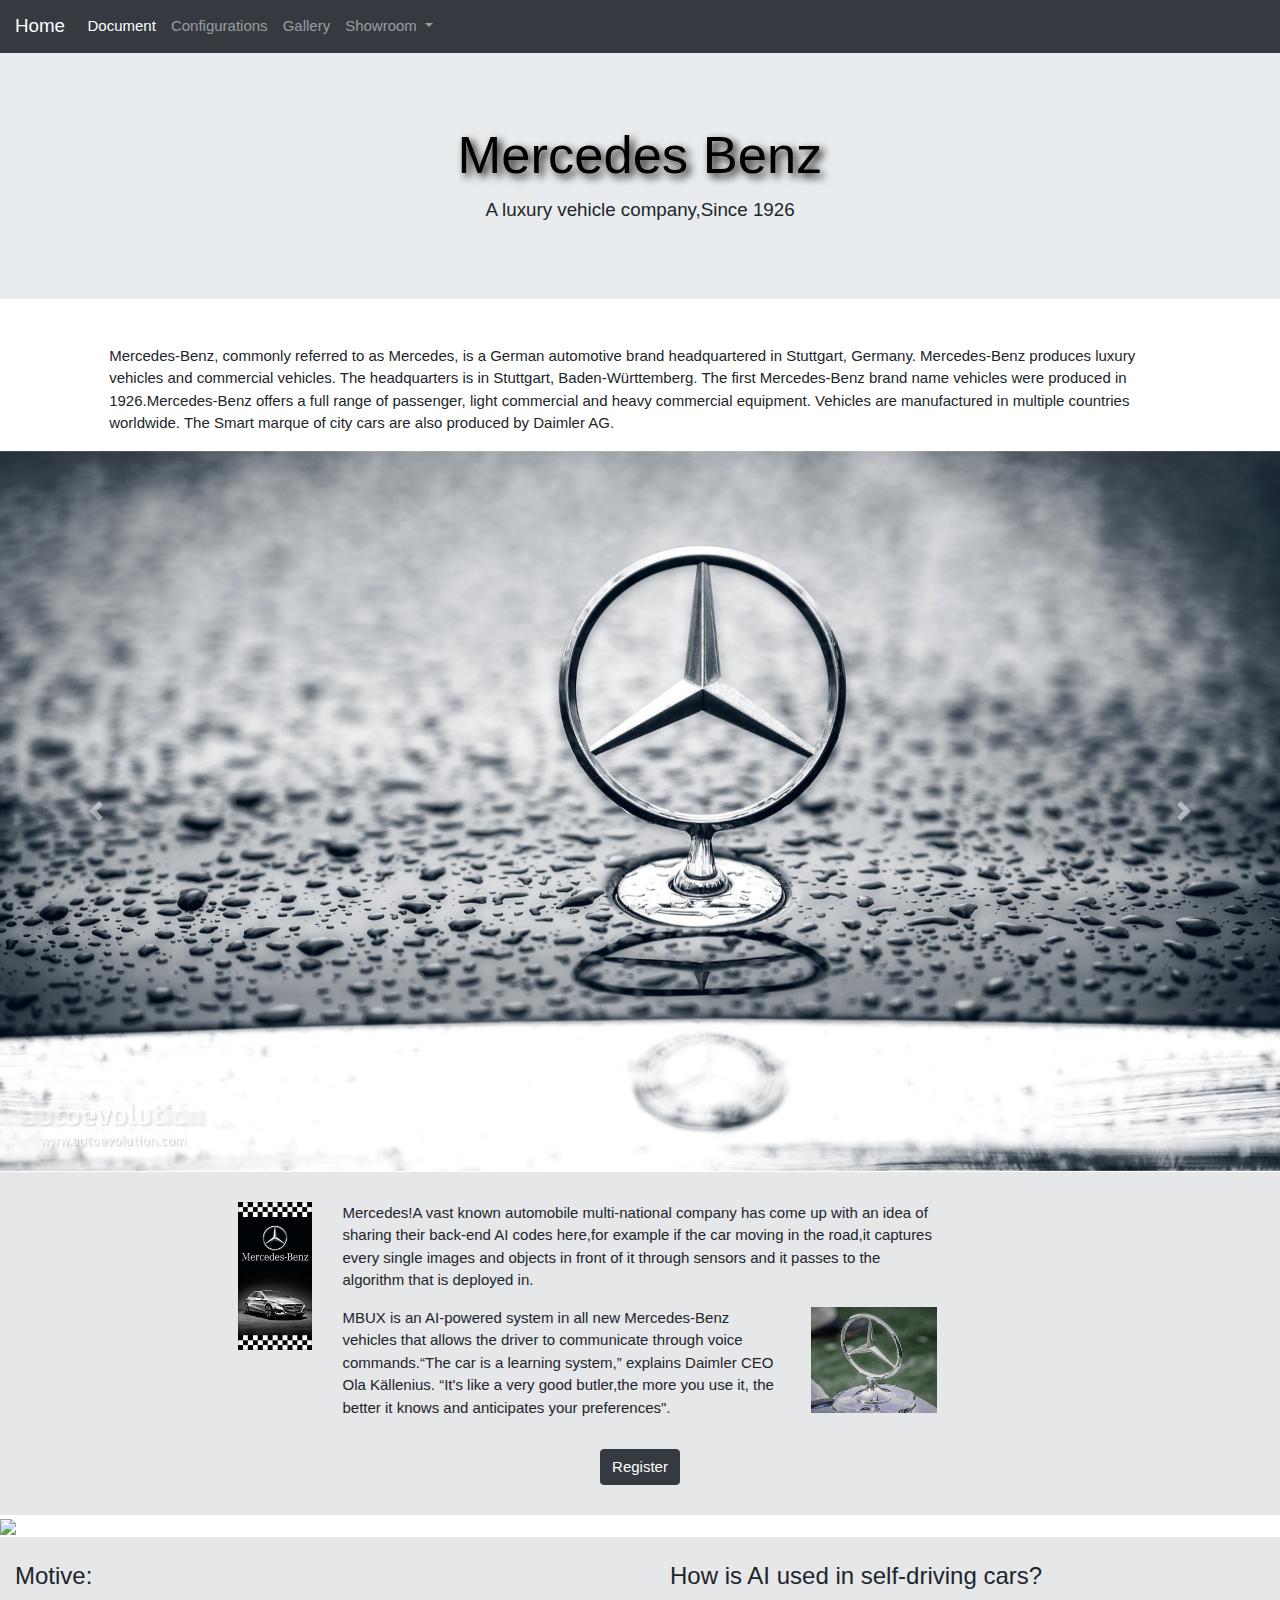
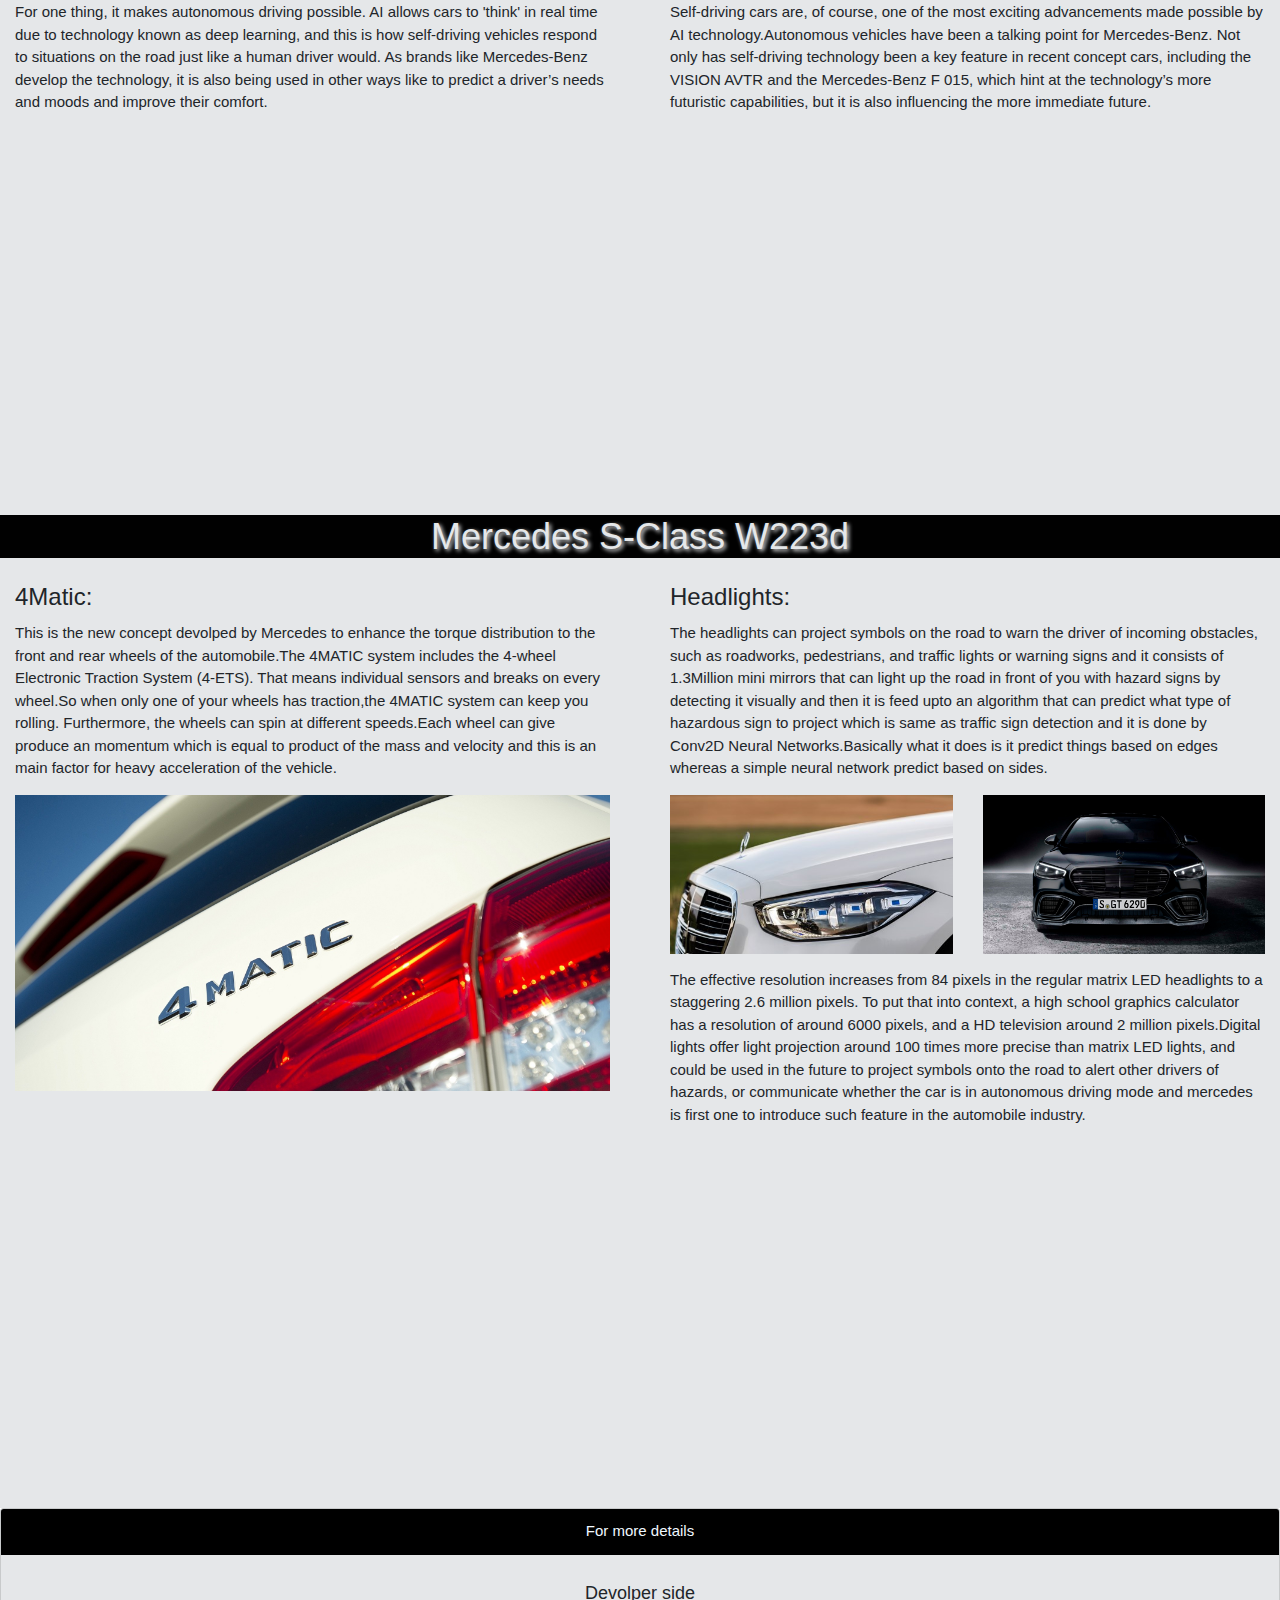
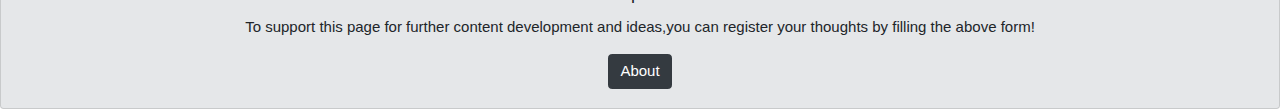
==== index.html @ e2325dd3 "Initial Push" ====
<!doctype html>
<html lang="en">
  <head>
    <!-- Required meta tags -->
    <meta charset="utf-8">
    <meta name="viewport" content="width=device-width, initial-scale=1, shrink-to-fit=no">

    <!-- Bootstrap CSS -->
    <link rel="stylesheet" href="bootstrap-4.0.0-dist/css/bootstrap-grid.min.css">
    <link rel="stylesheet" href="bootstrap-4.0.0-dist/css/bootstrap.min.css">
    <link rel="stylesheet" href="https://www.w3schools.com/w3css/4/w3.css">  
    <link rel="stylesheet" href="style.css">


  </head>
  <body>
      
    <div class="conatiner-fluid">
      <div class="nav1">
          <nav class="navbar navbar-expand-lg navbar-dark bg-dark">
              <a class="navbar-brand" href="index.html">Home</a>
              <button class="navbar-toggler" type="button" data-toggle="collapse" data-target="#navbarNavDropdown" aria-controls="navbarNavDropdown" aria-expanded="false" aria-label="Toggle navigation">
                <span class="navbar-toggler-icon"></span>
              </button>
              <div class="collapse navbar-collapse" id="navbarNavDropdown">
                <ul class="navbar-nav">
                  <li class="nav-item active">
                    <a class="nav-link" href="Document.html">Document</a>
                  </li>
                  <li class="nav-item">
                    <a class="nav-link" href="config.html">Configurations</a>
                  </li>
                  <li class="nav-item">
                      <a class="nav-link" href="gallery.html">Gallery</a>
                  </li>        
                  <li class="nav-item dropdown">
                    <a class="nav-link dropdown-toggle" href="#" id="navbarDropdownMenuLink" data-toggle="dropdown" aria-haspopup="true" aria-expanded="false">
                      Showroom
                    </a>
                    <div class="dropdown-menu" aria-labelledby="navbarDropdownMenuLink">
                      <a class="dropdown-item" href="chennai.html">Chennai</a>
                      <a class="dropdown-item" href="bangalore.html">Bangalore</a>
                      <a class="dropdown-item" href="mumbai.html">Mumbai</a>
                      <a class="dropdown-item" href="hyderabad.html">Hyderabad</a>     
                      <hr class="dropdown-divider">
                      <a class="dropdown-item" href="delhi.html">Delhi</a>   
                    </div>
                  </li>
                </ul>
              </div>
          </nav>
      </div>    
      <div class="jumbotron jumbotron-fluid">
          <div class="container">
            <h1 class="display-4">Mercedes Benz</h1>
            <p class="lead">A luxury vehicle company,Since 1926</p>
          </div>
      </div>    
      <div class="col-sm-12 col-md-4"></div>
      <div class="row">
          <div class="col b1"></div>
          <div class="col-sm-12 col-md-10 b1">
              <p>Mercedes-Benz, commonly referred to as Mercedes, is a German automotive brand headquartered in Stuttgart, Germany. Mercedes-Benz produces luxury vehicles and commercial vehicles. The headquarters is in Stuttgart, Baden-Württemberg. The first Mercedes-Benz brand name vehicles were produced in 1926.Mercedes-Benz offers a full range of passenger, light commercial and heavy commercial equipment. Vehicles are manufactured in multiple countries worldwide. The Smart marque of city cars are also produced by Daimler AG.</p>
          </div>
          <div class="col b1"></div>
      </div>
      <div class="c1">
          <div class="row">
              <div class="col-sm-12">
              </div>
              <div class="col-sm-12">
                  <div id="carouselExampleIndicators" class="carousel slide" data-ride="carousel">
                      <ol class="carousel-indicators">
                        <li data-target="#carouselExampleIndicators" data-slide-to="0" class="active"></li>
                        <li data-target="#carouselExampleIndicators" data-slide-to="1"></li>
                        <li data-target="#carouselExampleIndicators" data-slide-to="2"></li>
                      </ol>
                      <div class="carousel-inner">
                        <div class="carousel-item active">
                          <img class="d-block w-100" src="assests/caro1.jpg" alt="First slide">
                        </div>
                        <div class="carousel-item">
                          <img class="d-block w-100" src="assests/4ki.jpg" alt="Second slide">
                        </div>
                        <div class="carousel-item">
                          <img class="d-block w-100" src="assests/4kii.jpg" alt="Third slide">
                        </div>
                        <div class="carousel-item">
                          <img class="d-block w-100" src="assests/4kiii.jpg" alt="Fourth slide">
                        </div>
                        <div class="carousel-item">
                          <img class="d-block w-100" src="assests/4kiv.jpg" alt="Fifth slide">
                        </div>  
                      </div>
                      <a class="carousel-control-prev" href="#carouselExampleIndicators" role="button" data-slide="prev">
                        <span class="carousel-control-prev-icon" aria-hidden="true"></span>
                        <span class="sr-only">Previous</span>
                      </a>
                      <a class="carousel-control-next" href="#carouselExampleIndicators" role="button" data-slide="next">
                        <span class="carousel-control-next-icon" aria-hidden="true"></span>
                        <span class="sr-only">Next</span>
                      </a>
                  </div>
              </div>
              <div class="col-sm-12">
              </div> 
          </div>  
      </div>
      <div class="c2">
          <div class="row">
              <div class="col-sm-12 col-md-1 offset-md-2">
                  <img class="img-fluid vb" src="assests/41T8OBRe6FL.jpeg">
              </div>
              <div class="col-sm-12 col-md-6">
                  <div class="row">
                      <div class="col-sm-12 y1">
                        <p>Mercedes!A vast known automobile multi-national company has come up with an idea of sharing their back-end AI codes here,for example if the car moving in the road,it captures every single images and objects in front of it through sensors and it passes to the algorithm that is deployed in. </p>
                      </div>  
                  </div>
                  <div class="row">
                      <div class="col-sm-12 col-md-9">
                          <p>MBUX is an AI-powered system in all new Mercedes-Benz vehicles that allows the driver to communicate through voice commands.“The car is a learning system,” explains Daimler CEO Ola Källenius. “It's like a very good butler,the more you use it, the better it knows and anticipates your preferences".</p>
                      </div>
                      <div class="col-sm-12 col-md-3">
                          <img class="img-fluid" src="assests/c3774fdd-ebde-4730-9026-9dbed172cf07.jpg">
                      </div>
                 </div>
              </div>
              <div class="col"></div>
          </div>
          <div class="row">
              <div class="col-sm-12">
                  <div class="b1">
                      <button type="button" class="btn btn-dark button1" data-toggle="modal" data-target="#registermodal">Register</button>
                  </div>
              </div>
          </div>
      </div>
      <div class="detail">
        <div class="row">
           <div class="col-sm-12">
             <img class="img-fluid" src="assests/1064737.jpg">
            </div>            
        </div>
        <div class="row r1">
          <div class="col-sm-6 c3">
            <h3>Motive:</h3>  
            <p>For one thing, it makes autonomous driving possible. AI allows cars to 'think' in real time due to technology known as deep learning, and this is how self-driving vehicles respond to situations on the road just like a human driver would.

            As brands like Mercedes-Benz develop the technology, it is also being used in other ways like to predict a driver’s needs and moods and improve their comfort. </p>
              
               <iframe class="v1" width="700" height="350" src="https://www.youtube.com/embed/ChqM3zqTREQ" title="YouTube video player" frameborder="0" allow="accelerometer; autoplay; clipboard-write; encrypted-media; gyroscope; picture-in-picture" allowfullscreen></iframe>              
          </div>
          <div class="col-sm-6 c4">
              <h3>How is AI used in self-driving cars?</h3>
              
              <p>Self-driving cars are, of course, one of the most exciting advancements made possible by AI technology.Autonomous vehicles have been a talking point for Mercedes-Benz. Not only has self-driving technology been a key feature in recent concept cars, including the VISION AVTR and the Mercedes-Benz F 015, which hint at the technology’s more futuristic capabilities, but it is also influencing the more immediate future.</p>
              <div class="c41">
                <iframe width="710" height="350" src="https://www.youtube.com/embed/ekgUjyWe1Yc" title="YouTube video player" frameborder="0" allow="accelerometer; autoplay; clipboard-write; encrypted-media; gyroscope; picture-in-picture" allowfullscreen></iframe>
              </div>     
          </div>  
        </div>
        <div class="sclass">
            <h1 class="hw223">Mercedes S-Class W223d</h1>
        </div>  
        <div class="row r2">
          <div class="col-sm-6 c5">
              <h3>4Matic:</h3>
              <p>This is the new concept devolped by Mercedes to enhance the torque distribution to the front and rear wheels of the automobile.The 4MATIC system includes the 4-wheel Electronic Traction System (4-ETS). That means individual sensors and breaks on every wheel.So when only one of your wheels has traction,the 4MATIC system can keep you rolling. Furthermore, the wheels can spin at different speeds.Each wheel can give produce an momentum which is equal to product of the mass and velocity and this is an main factor for heavy acceleration of the vehicle.</p>
              <div class="4matic"><img class="img-fluid" src="assests/mercedes-benz-4matic-system-a-brief-guide_9.jpg"></div>
          </div>
          <div class="col-sm-6 c5">
              <h3>Headlights:</h3>
              <p>The headlights can project symbols on the road to warn the driver of incoming obstacles, such as roadworks, pedestrians, and traffic lights or warning signs and it consists of 1.3Million mini mirrors that can light up the road in front of you with hazard signs by detecting it visually and then it is feed upto an algorithm that can predict what type of hazardous sign to project which is same as traffic sign detection and it is done by Conv2D Neural Networks.Basically what it does is it predict things based on edges whereas a simple neural network predict based on sides.</p>
              <div class="row c51">
                  <div class="col-sm-6">
                    <div class="headlights"><img class="img-fluid" src="assests/headlights.jpg"></div>
                  </div>
                  <div class="col-sm-6">
                    <div class="headlights1"><img class="img-fluid" src="assests/eye.jpg"></div>
                  </div>
              </div>
              <div class="row c52">
                  <p>The effective resolution increases from 84 pixels in the regular matrix LED headlights to a staggering 2.6 million pixels. To put that into context, a high school graphics calculator has a resolution of around 6000 pixels, and a HD television around 2 million pixels.Digital lights offer light projection around 100 times more precise than matrix LED lights, and could be used in the future to project symbols onto the road to alert other drivers of hazards, or communicate whether the car is in autonomous driving mode and mercedes is first one to introduce such feature in the automobile industry.</p>
              </div>
          </div>      
        </div>
        <div class="videos">
            <div class="row">
              <div class="col-sm-4 vc1">
                <iframe class="vp1" width="500" height="315" src="https://www.youtube.com/embed/TF6DaAea5HQ?start=112" title="YouTube video player" frameborder="0" allow="accelerometer; autoplay; clipboard-write; encrypted-media; gyroscope; picture-in-picture" allowfullscreen></iframe>
              </div>      
              <div class="col-sm-4 vc2">
                <iframe class="vp2" width="500" height="315" src="https://www.youtube.com/embed/-4zsY28t76k" title="YouTube video player" frameborder="0" allow="accelerometer; autoplay; clipboard-write; encrypted-media; gyroscope; picture-in-picture" allowfullscreen></iframe>
              </div>      
              <div class="col-sm-4 vc3">
                <iframe class="vp3" width="500" height="315" src="https://www.youtube.com/embed/fzD6S1dMhrw" title="YouTube video player" frameborder="0" allow="accelerometer; autoplay; clipboard-write; encrypted-media; gyroscope; picture-in-picture" allowfullscreen></iframe>
              </div>            
            </div>
        </div>    
      </div>
      <div class="last">
         <div class="card text-center">
             <div class="card-header">For more details</div>
              <div class="card-body">
                <h5 class="card-title">Devolper side</h5>
                <p class="card-text">To support this page for further content development and ideas,you can register your thoughts by filling the above form!</p>
                <!--<a href="#" class="btn btn-dark">Contact</a>-->
                <a href="portfolio.html" class="btn btn-dark">About</a>  
              </div>
         </div>
      </div>
      <div class="modal fade" id="registermodal" tabindex="-1" role="dialog" aria-labelledby="registermodal" aria-hidden="true">
          <div class="modal-dialog" role="document">
            <div class="modal-content">
              <div class="modal-header">
                <h5 class="modal-title" id="registerLabel">Get exclusive content</h5>
                <button type="button" class="close" data-dismiss="modal" aria-label="Close">
                  <span aria-hidden="true">&times;</span>
                </button>
              </div>
              <div class="modal-body">
                  <div class="container-fluid">
                      <div class="row">
                          <div class="col-sm-12">
                              <img class="img-fluid logo1" src="assests/per3.jpeg">
                          </div>
                      </div>
                      <div class="row">
                          <div class="col-sm-12">
                              <div class="modal1form">
                                <form action="https://formspree.io/f/mlezlpyj"method="POST">
                                  <div class="form-group">
                                    <label for="formGroupExampleInput">E-Mail</label>
                                    <input type="email" name="Mail" class="form-control" id="formGroupExampleInput" placeholder="Mail-ID">
                                  </div>
                                  <div class="form-group">
                                    <label for="formGroupExampleInput2">Mobile Number</label>
                                    <input type="text" name="Mobile" class="form-control" id="formGroupExampleInput2" placeholder="Phone Number">
                                  </div>
                                  <div class="form-group">
                                    <label for="formGroupExampleInput3">Description/Comments</label>
                                    <input type="text" name="Comments/Description" class="form-control" id="formGroupExampleInput3" placeholder="Comments">
                                  </div>    
                                  <button type="submit" class="btn btn-dark d">Send</button>
                                  <button type="button" class="btn btn-dark d" data-dismiss="modal">Close</button>
                                </form>
                              </div>
                          </div>
                      </div>
                  </div>
              </div>
              <div class="modal-footer tq">
                <!-- <button type="button" class="btn btn-primary">Submit</button>  -->
                <h5 class="tq1">Thank you!</h5> 
                <!--<div class="tqimg"><img class="img-fluid" src="assests/firstingallery%20(1).jpg"></div>  -->
              </div>
            </div>
          </div>
      </div> 
          
          
          
        
          
          
      
        
        

          
          
          
          
      
        
    
        
        
        
          
        
        
        
        
        
        
        
        
        
        
        
        
        
        
        

        
        
        
        
        
        
        
        
        
        
        
        
        
        
        
        
        
        
        
        
        
        
        
        
        
        
        
        
        
        
        
        
    </div>  
      
      
      
      
      
      
      
      
      
      
      
      
      
      
      
      
      
   

    <!-- Optional JavaScript -->
    <!-- jQuery first, then Popper.js, then Bootstrap JS -->
    <script src="https://code.jquery.com/jquery-3.2.1.slim.min.js" integrity="sha384-KJ3o2DKtIkvYIK3UENzmM7KCkRr/rE9/Qpg6aAZGJwFDMVNA/GpGFF93hXpG5KkN" crossorigin="anonymous"></script>
    <script src="https://cdnjs.cloudflare.com/ajax/libs/popper.js/1.12.9/umd/popper.min.js" integrity="sha384-ApNbgh9B+Y1QKtv3Rn7W3mgPxhU9K/ScQsAP7hUibX39j7fakFPskvXusvfa0b4Q" crossorigin="anonymous"></script>
    <script src="bootstrap-4.0.0-dist/js/bootstrap.min.js"></script>
  </body>
</html>
---- style.css ----
.jumbotron{
    text-align: center;
    font-family: Verdana,sans-serif;
}
.c2{
    padding: 2rem;
    background: #E5E7E9;
}
button.button1{
    display: block;
    margin: auto;
}
.modal-header{
    margin: auto;
}
.logo1{
    display: block;
    margin: auto;
    padding-bottom: 10px;
}
.b1{
    padding-top: 1rem;
}

.limage{
    height: 150px;
    width: 150px;
    padding: 1rem; 
}
.about{
    font-size: 30px;
    padding: 2rem;
    color: aliceblue;
}
a:hover{
    color: darkgray;
}
.card{
    background: #E5E7E9;
}
.card-header{
    background: black;
    color: aliceblue;
}
.c3{
    padding: 2rem;
    padding-top: 15px;
}
.r1{
    background: #E5E7E9;
}
.r2{
    padding-top: 0px;
}
.c4{
    padding: 2rem;
    padding-right: 25px;
    padding-top: 15px;
    padding-bottom: 10px;
}
.backside{
    padding-top: 15px;
    padding-bottom: 20px;  
}
.c5{
    padding: 2rem;
    background: #E5E7E9;
    padding-top: 15px;
}
.hw223{
    background-color: #17202A;
    padding: 0px;
    color: azure;
    text-align: center;
}
.c52{
    padding: 1rem;
}
.r3{
    background: #E5E7E9;
}
.r31{
    display: block;
    margin: auto;
    
}
.vidsclass{
    display: block;
    margin: auto;
    padding-bottom: 10px;
    padding-top: 0px;
}
h1.hw223{
    margin: 0;
    background: #010101;
}
.sclass{
    background: #010101;
}
.w3-sans-serif{
    font-size: 15px;
}
.c41{
    display: flex;
    align-items: flex-end;  
}
.v3{
    display: block;
    margin: auto;
}
.vp1{
    padding: 1rem;
}
.vp2{
    padding: 1rem;
}
.vp3{
    padding: 1rem;
}
.videos{
    background: #E5E7E9;
}
.display-4{
   color: black;
   text-shadow: 4px 4px 8px #000000;
}
.hw223{
   color: #E5E7E9;
   text-shadow: 2px 2px 4px #E5E7E9;
}
.d{
    background-color: black;
}
.tq{
    text-align: center;
    display: block;
    margin: auto;
}
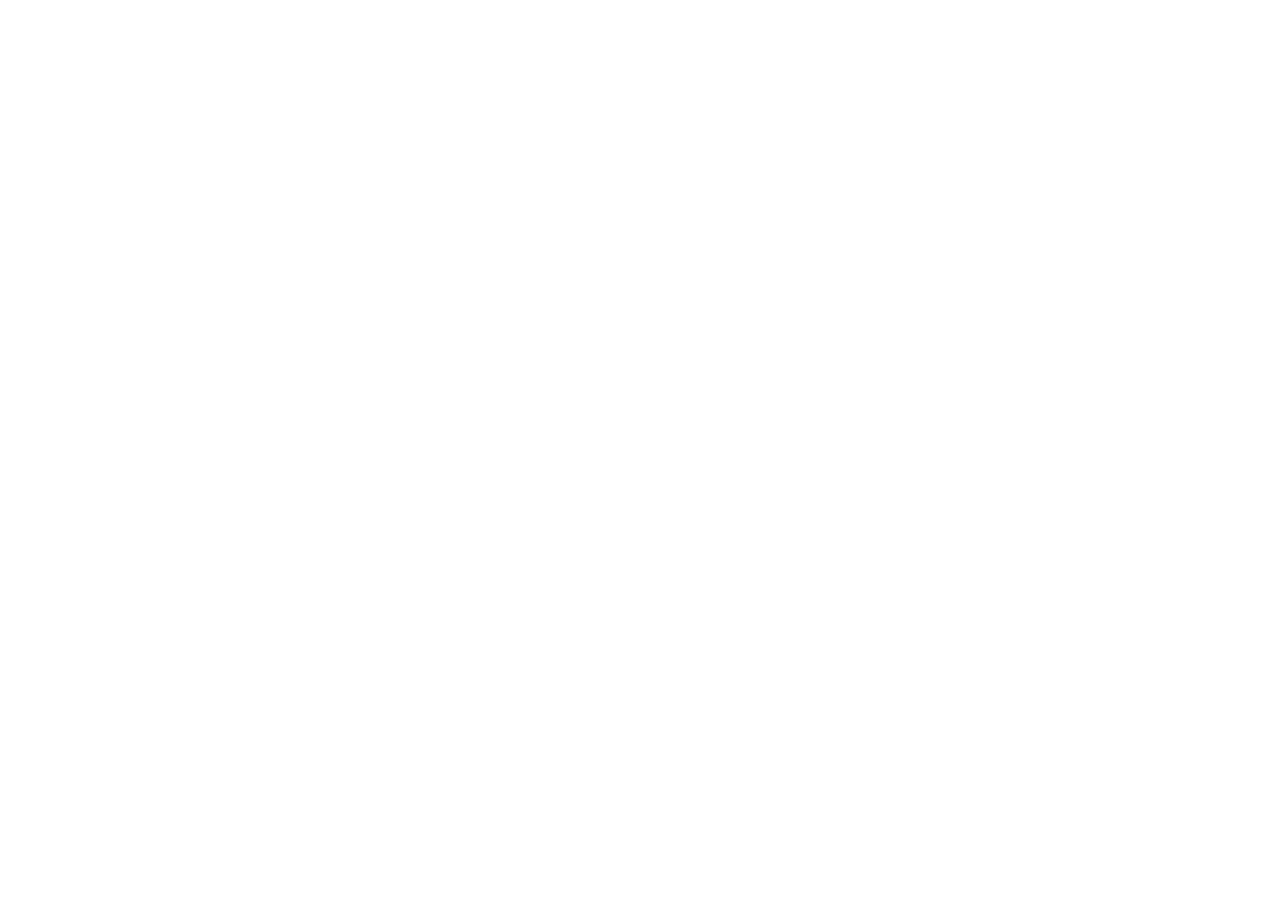
==== commit 0afb7ff6: "Home title" ====
--- a/index.html
+++ b/index.html
@@ -10,6 +10,7 @@
     <link rel="stylesheet" href="bootstrap-4.0.0-dist/css/bootstrap.min.css">
     <link rel="stylesheet" href="https://www.w3schools.com/w3css/4/w3.css">  
     <link rel="stylesheet" href="style.css">
+    <title>Home<title>
 
 
   </head>
@@ -353,4 +354,4 @@
     <script src="https://cdnjs.cloudflare.com/ajax/libs/popper.js/1.12.9/umd/popper.min.js" integrity="sha384-ApNbgh9B+Y1QKtv3Rn7W3mgPxhU9K/ScQsAP7hUibX39j7fakFPskvXusvfa0b4Q" crossorigin="anonymous"></script>
     <script src="bootstrap-4.0.0-dist/js/bootstrap.min.js"></script>
   </body>
-</html>+</html>
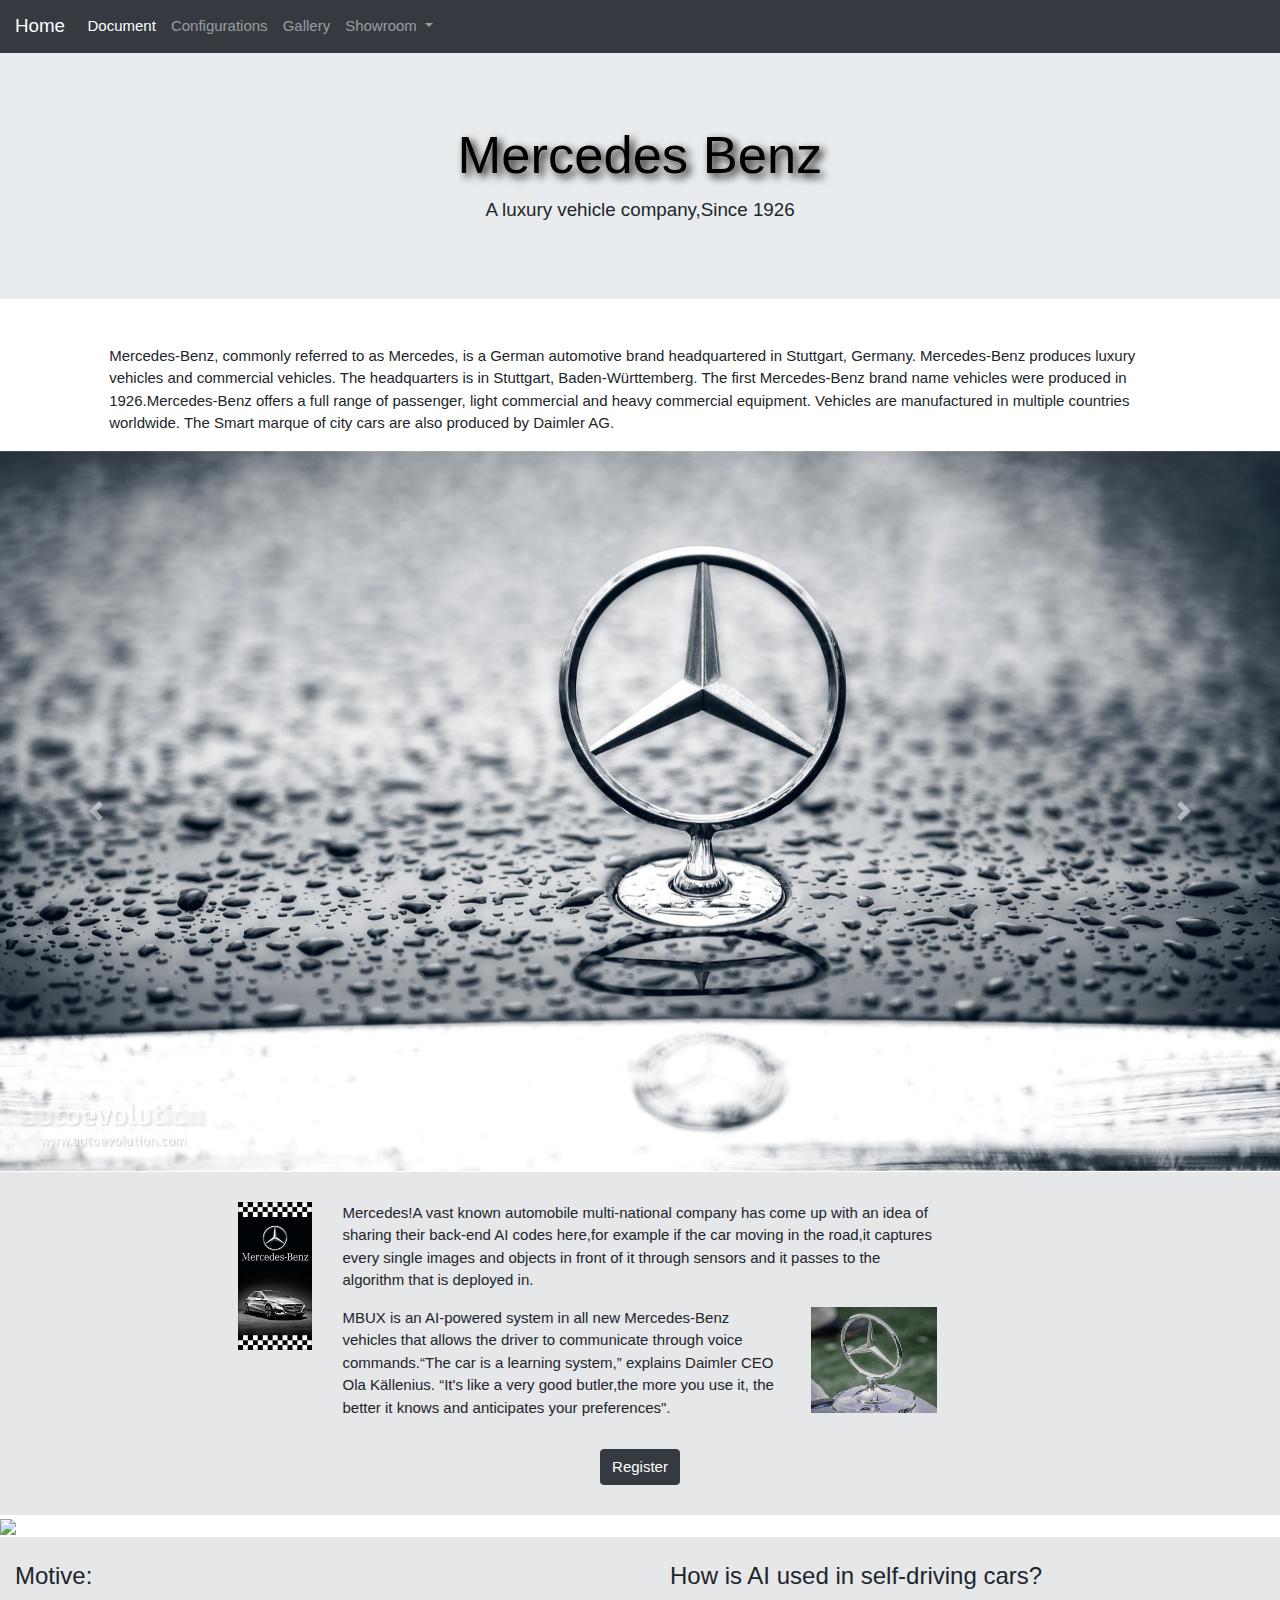
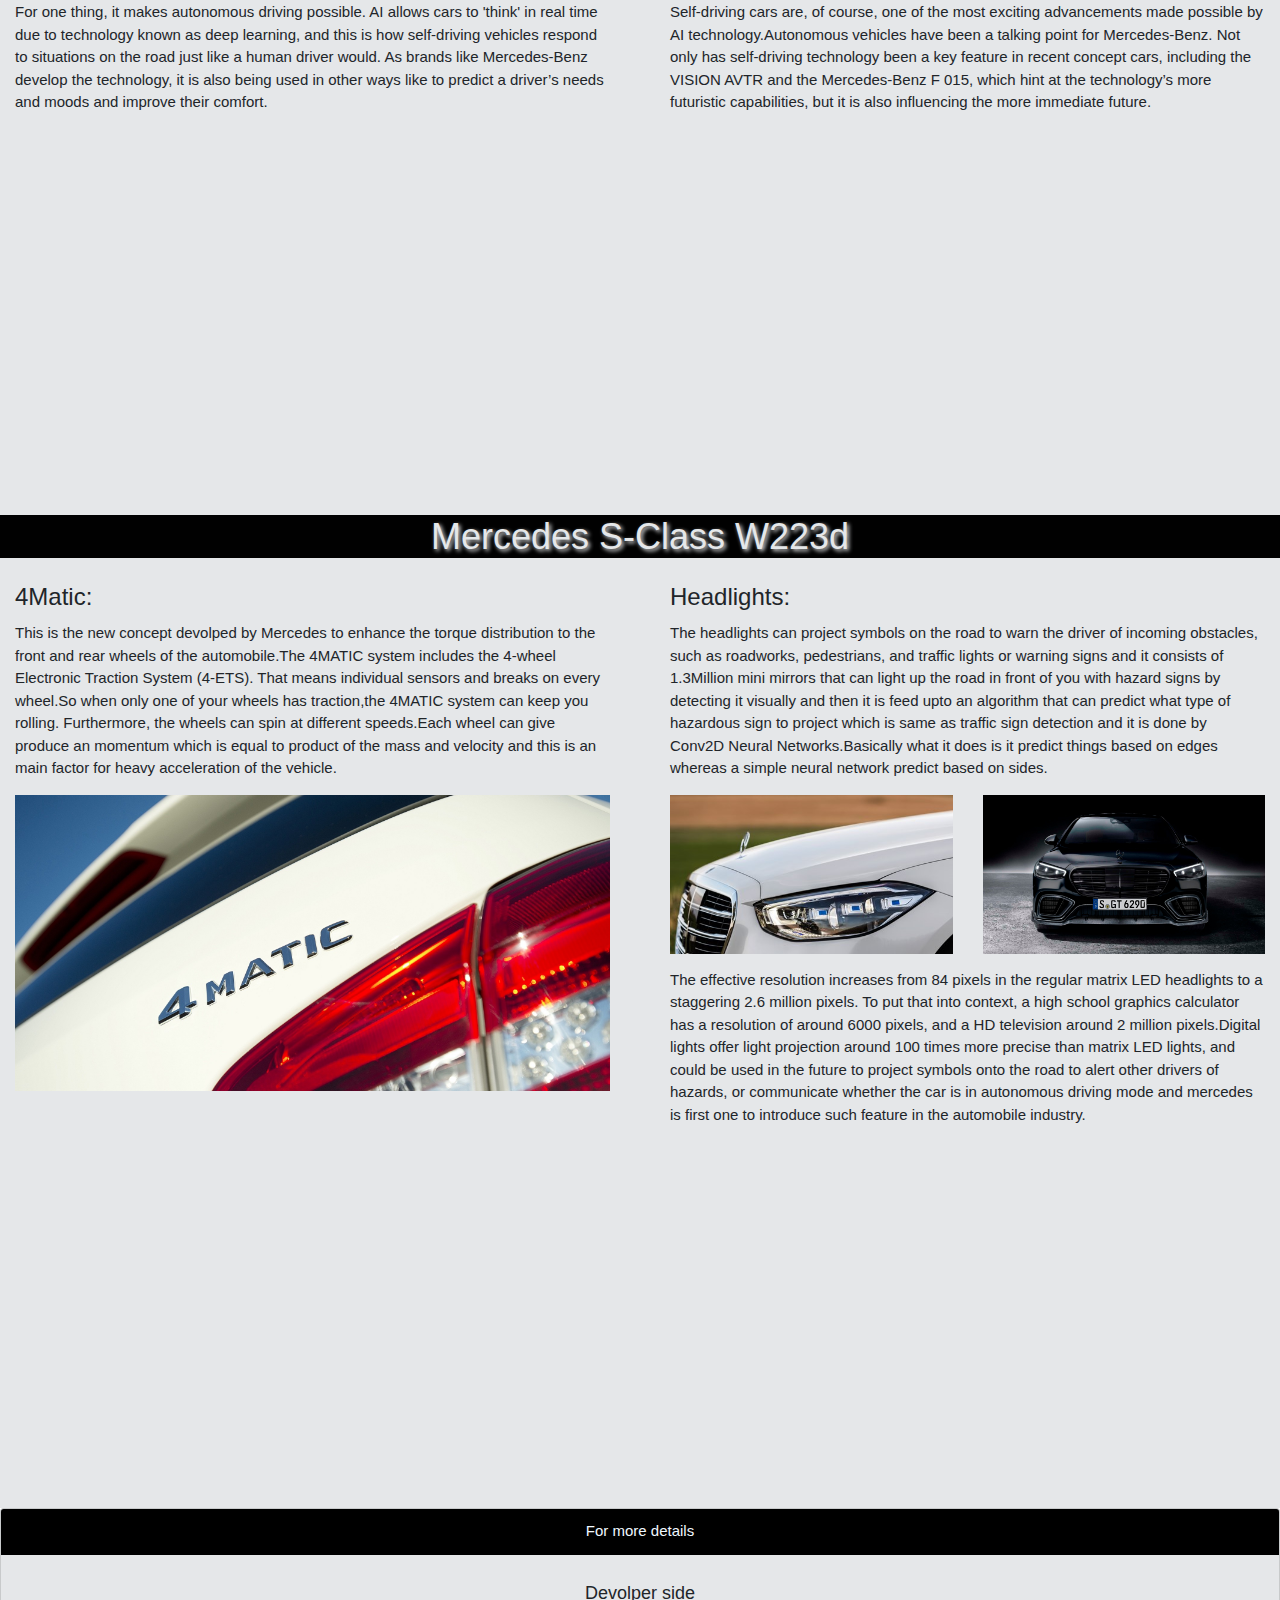
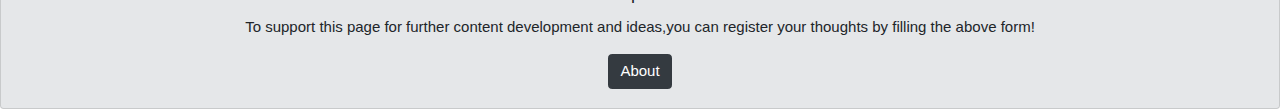
==== commit c6d7cf61: "Error in Title tag" ====
--- a/index.html
+++ b/index.html
@@ -10,7 +10,7 @@
     <link rel="stylesheet" href="bootstrap-4.0.0-dist/css/bootstrap.min.css">
     <link rel="stylesheet" href="https://www.w3schools.com/w3css/4/w3.css">  
     <link rel="stylesheet" href="style.css">
-    <title>Home<title>
+    <title>Home</title>
 
 
   </head>
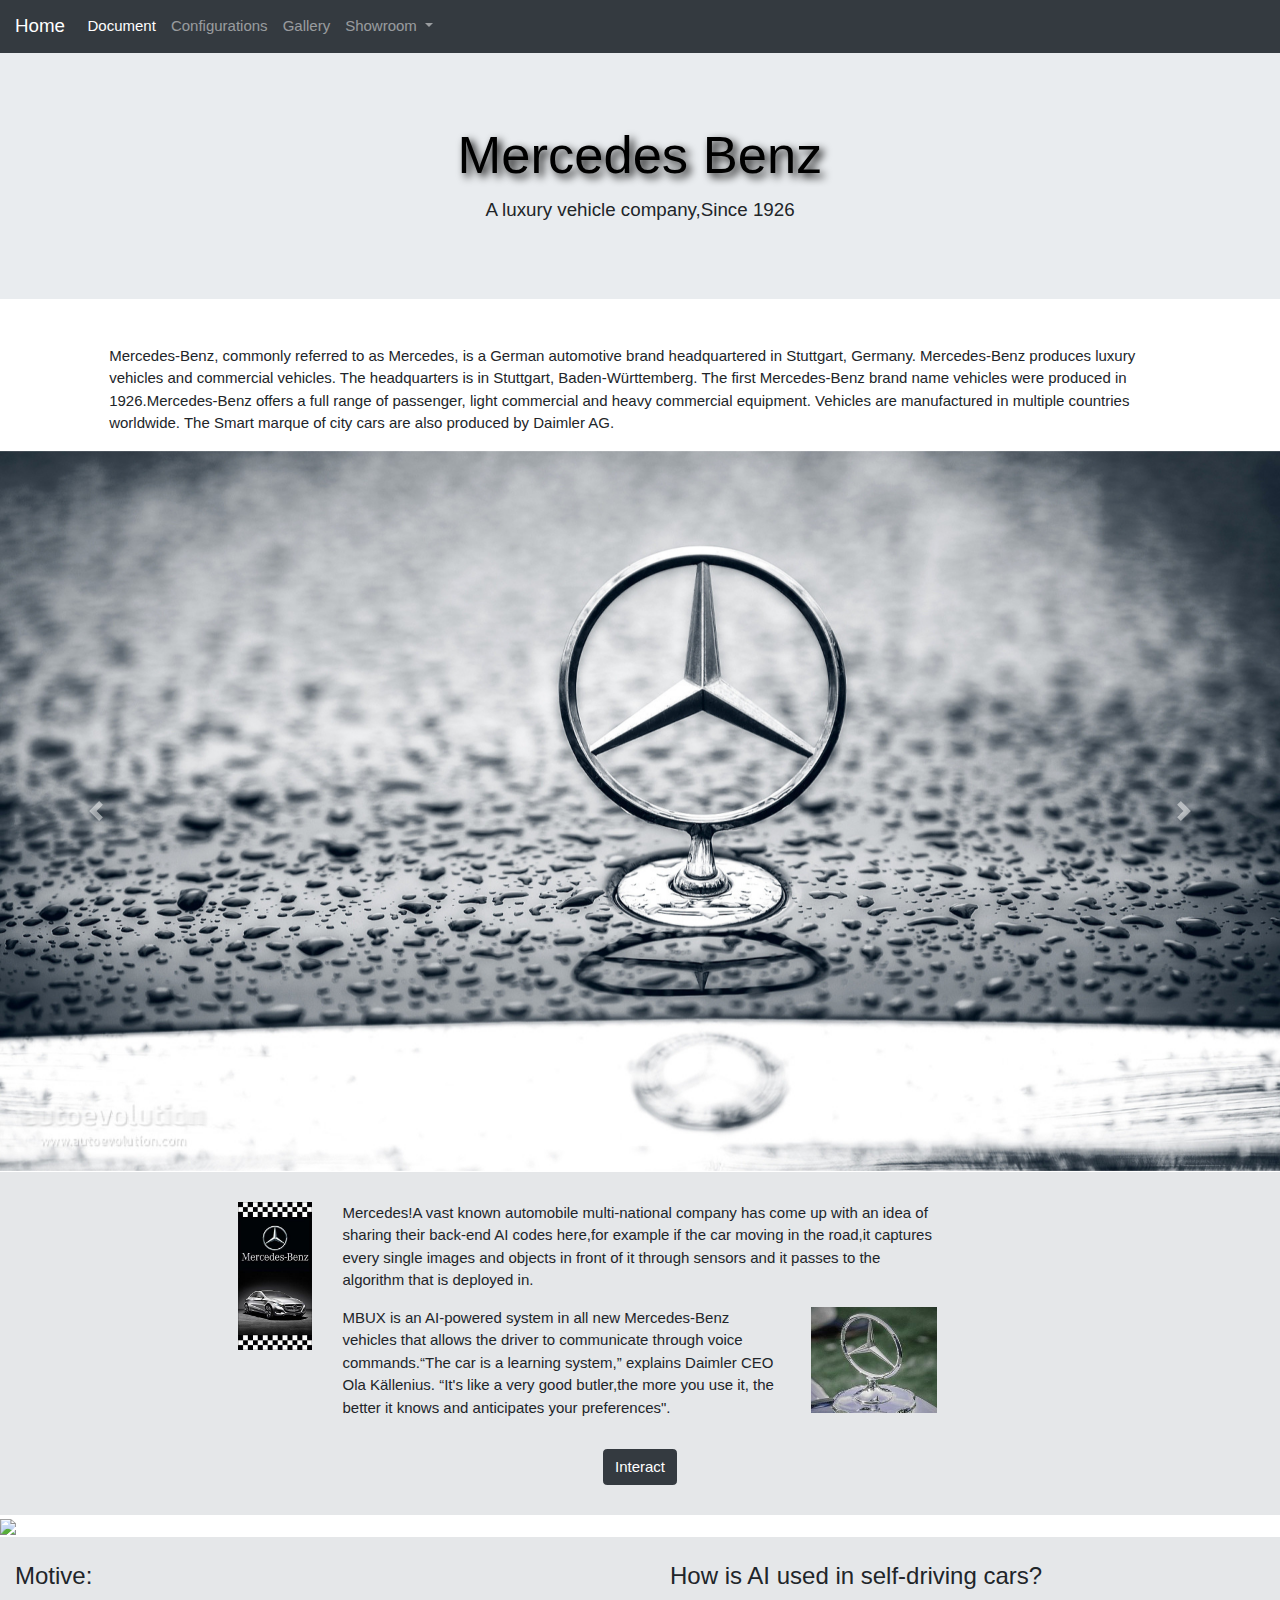
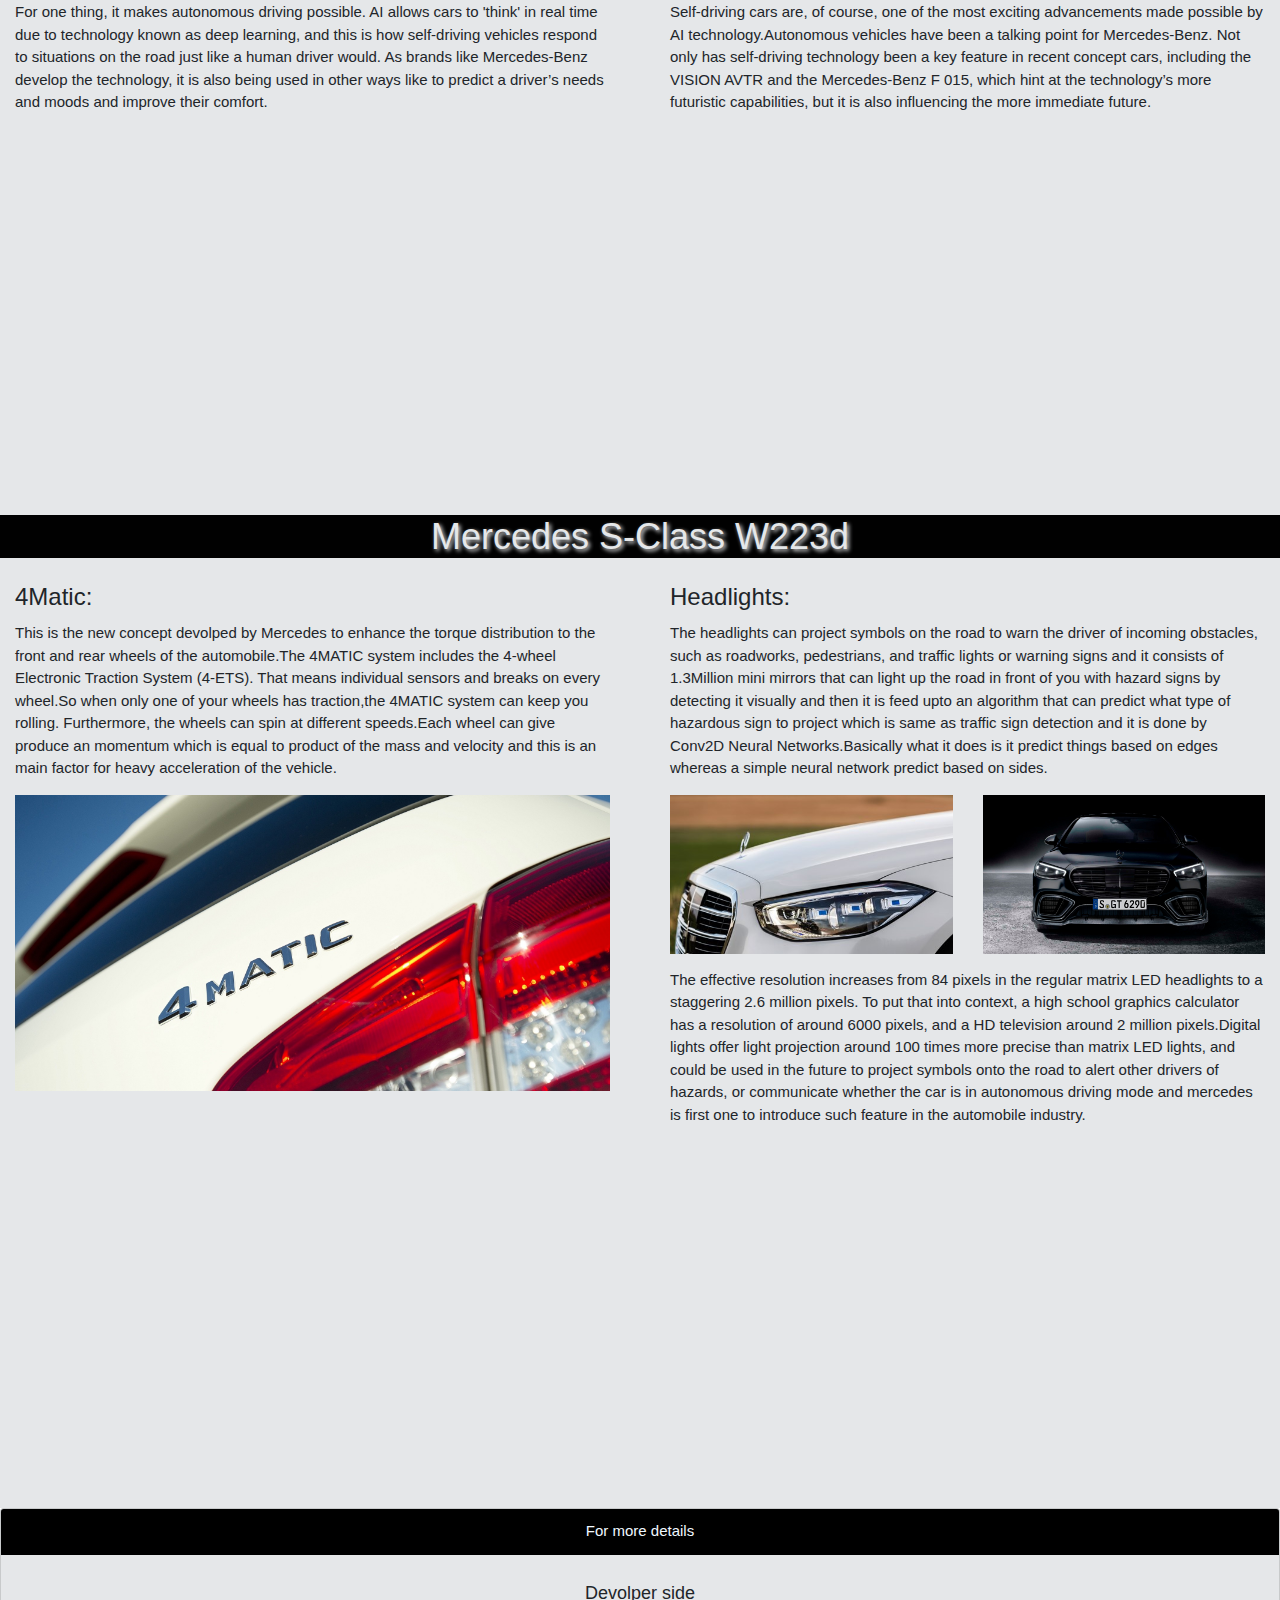
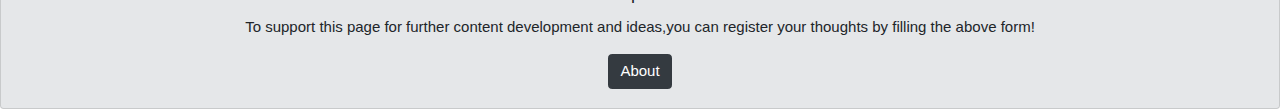
==== commit b565dc0b: "Button and modal updation" ====
--- a/index.html
+++ b/index.html
@@ -9,6 +9,7 @@
     <link rel="stylesheet" href="bootstrap-4.0.0-dist/css/bootstrap-grid.min.css">
     <link rel="stylesheet" href="bootstrap-4.0.0-dist/css/bootstrap.min.css">
     <link rel="stylesheet" href="https://www.w3schools.com/w3css/4/w3.css">  
+    <link rel="icon" type="image/x-icon" href="assests/favicon.ico">
     <link rel="stylesheet" href="style.css">
     <title>Home</title>
 
@@ -132,7 +133,7 @@
           <div class="row">
               <div class="col-sm-12">
                   <div class="b1">
-                      <button type="button" class="btn btn-dark button1" data-toggle="modal" data-target="#registermodal">Register</button>
+                      <button type="button" class="btn btn-dark button1" data-toggle="modal" data-target="#registermodal">Interact</button>
                   </div>
               </div>
           </div>
@@ -215,7 +216,7 @@
           <div class="modal-dialog" role="document">
             <div class="modal-content">
               <div class="modal-header">
-                <h5 class="modal-title" id="registerLabel">Get exclusive content</h5>
+                <h5 class="modal-title" id="registerLabel">Share your ideas!</h5>
                 <button type="button" class="close" data-dismiss="modal" aria-label="Close">
                   <span aria-hidden="true">&times;</span>
                 </button>
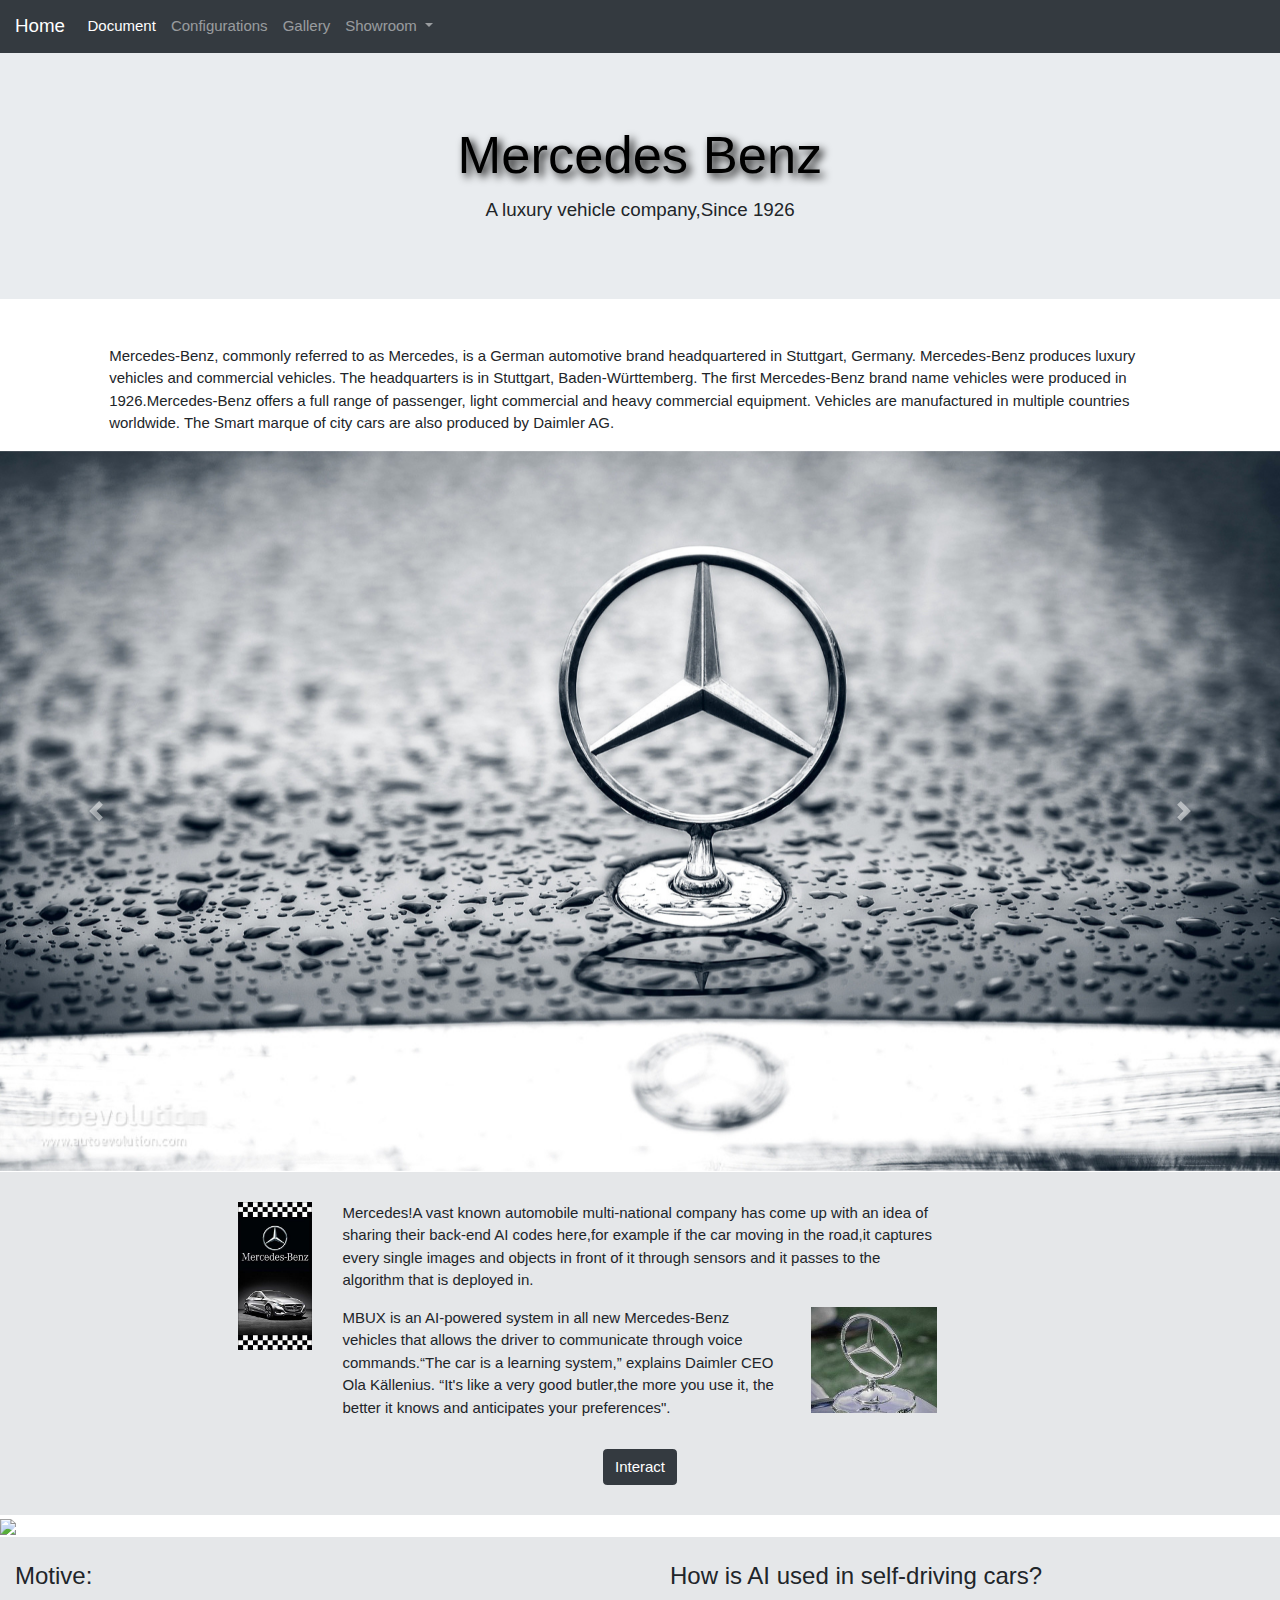
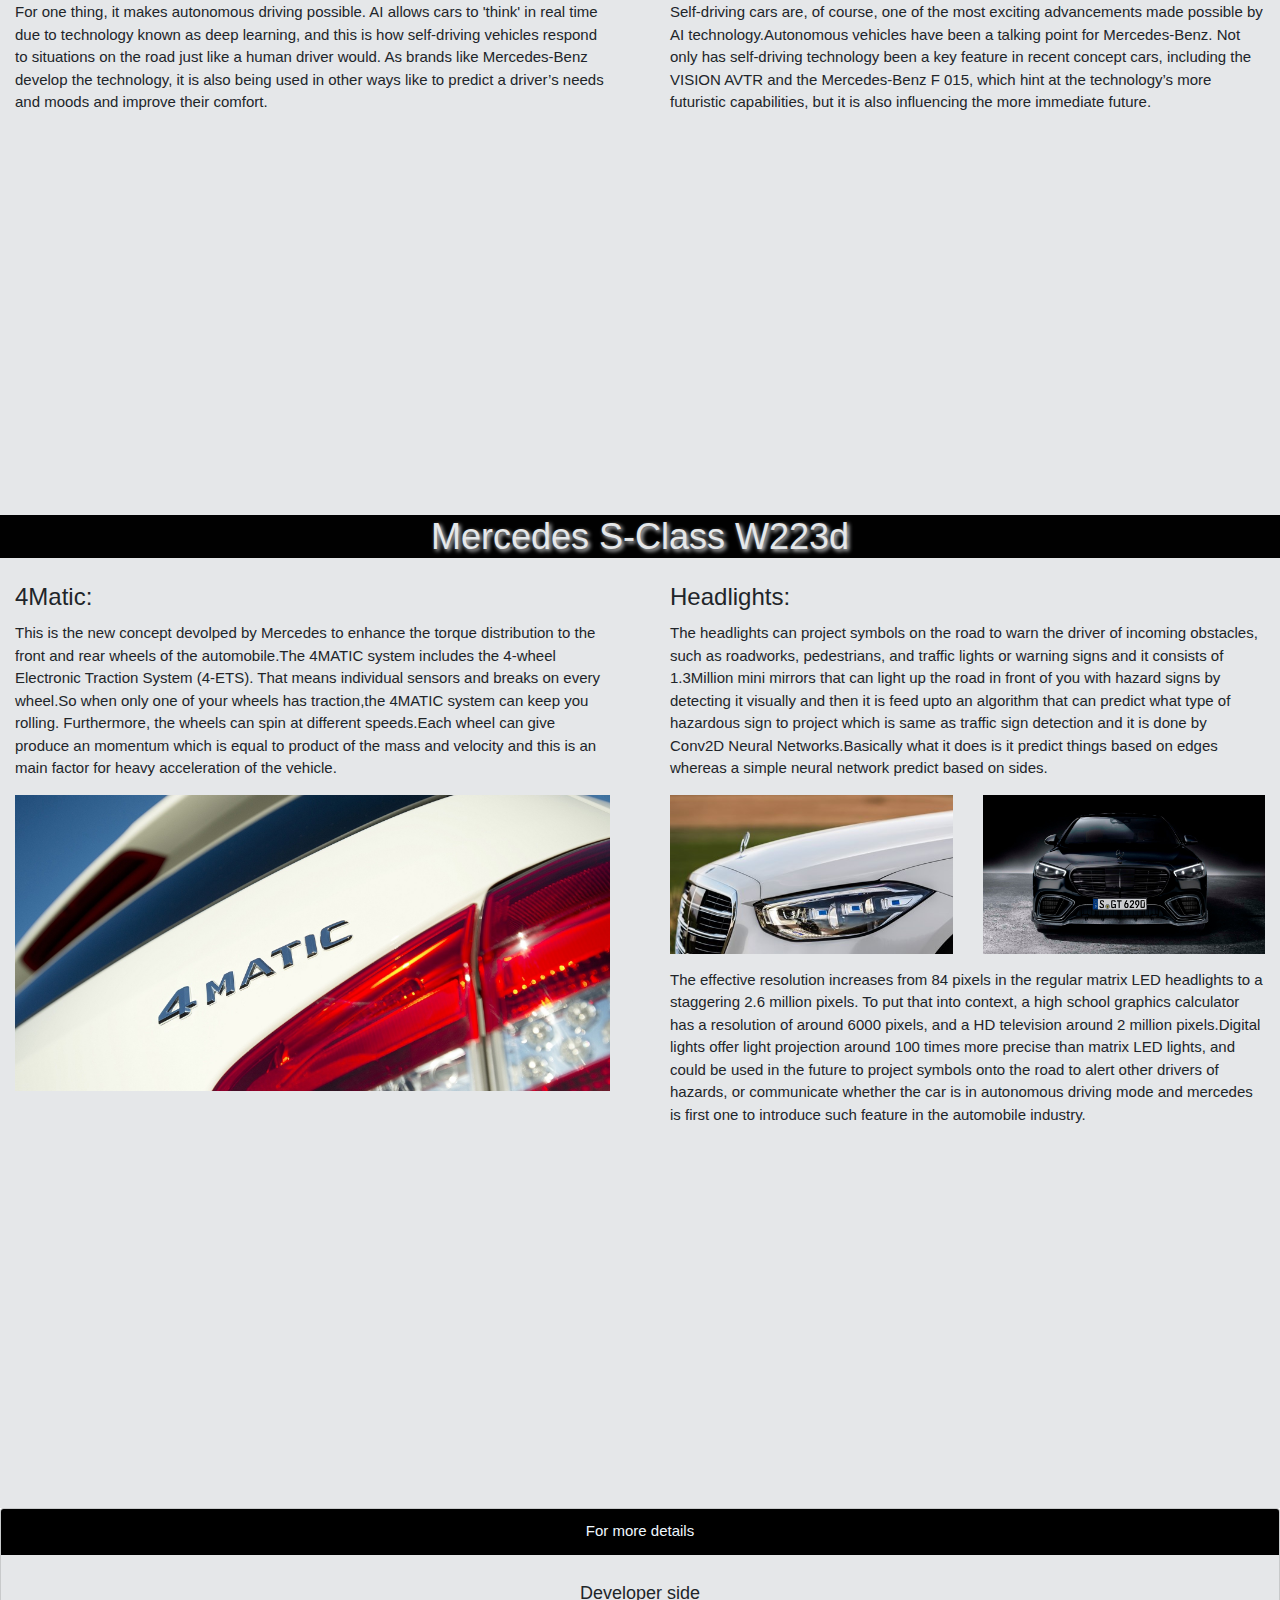
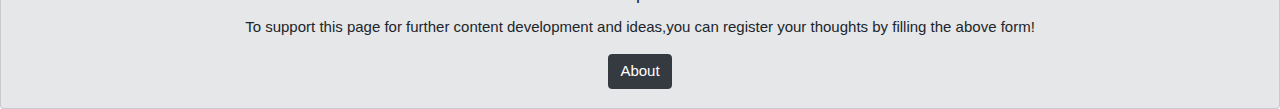
==== commit 86035580: "Footer update" ====
--- a/index.html
+++ b/index.html
@@ -205,7 +205,7 @@
          <div class="card text-center">
              <div class="card-header">For more details</div>
               <div class="card-body">
-                <h5 class="card-title">Devolper side</h5>
+                <h5 class="card-title">Developer side</h5>
                 <p class="card-text">To support this page for further content development and ideas,you can register your thoughts by filling the above form!</p>
                 <!--<a href="#" class="btn btn-dark">Contact</a>-->
                 <a href="portfolio.html" class="btn btn-dark">About</a>  
